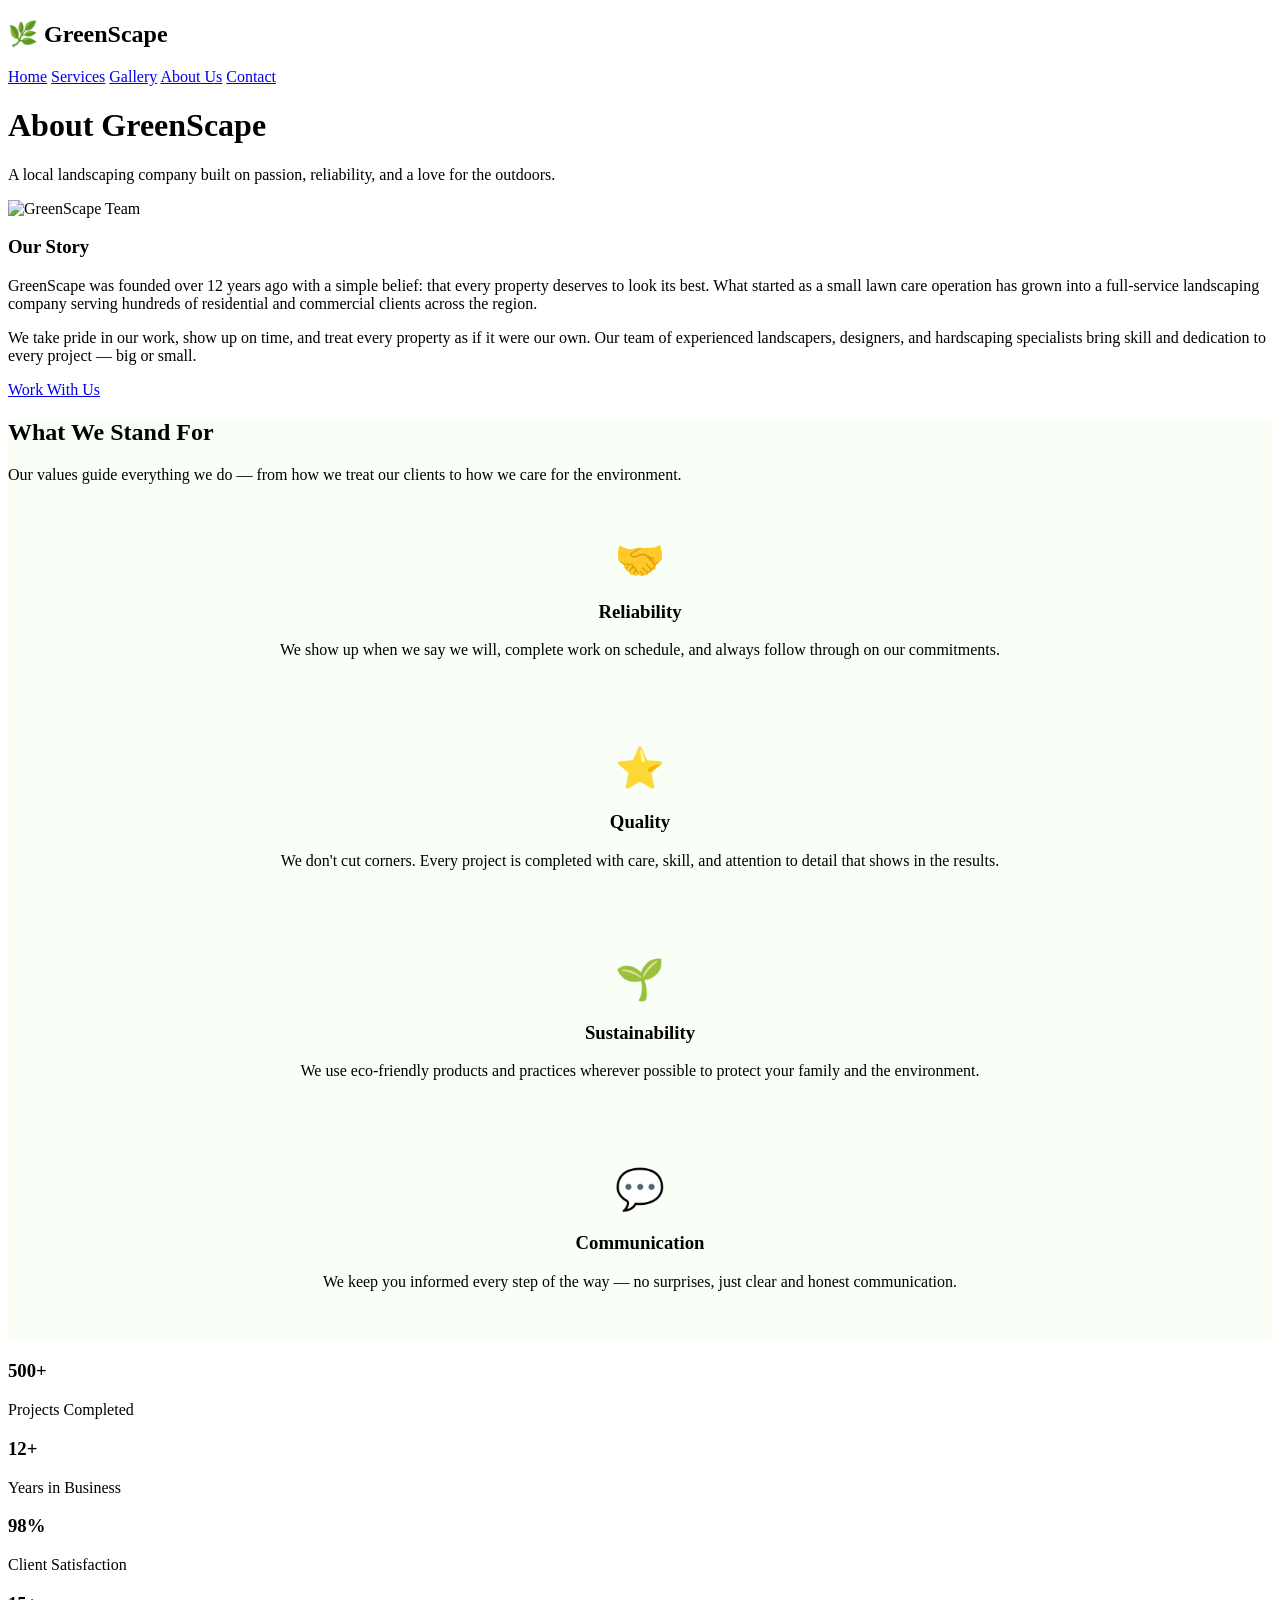
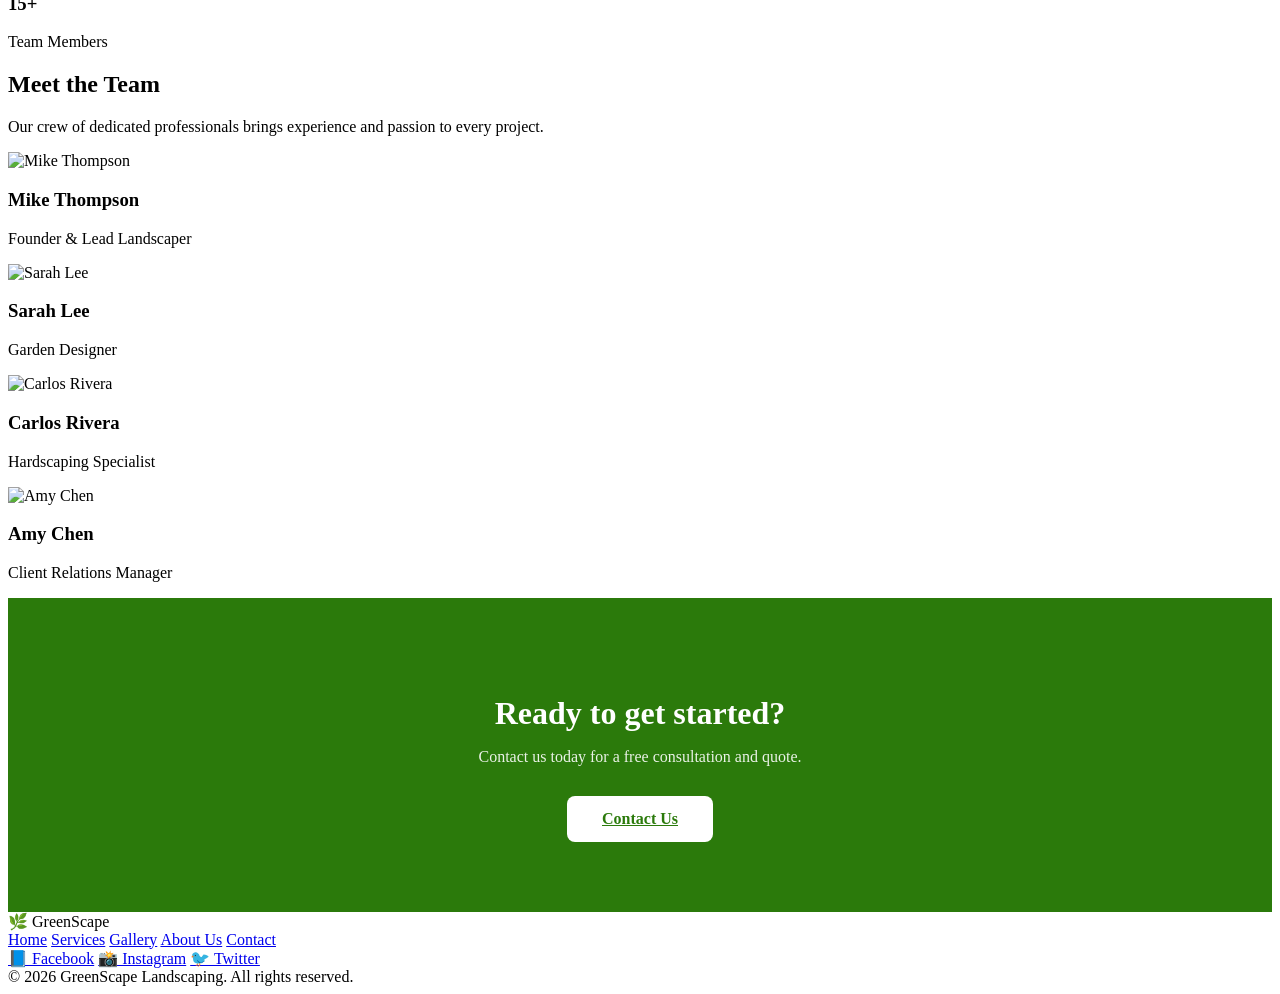
==== about.html @ 2ea29174 "Add files via upload" ====
<!DOCTYPE html>
<html lang="en">
<head>
  <meta charset="UTF-8">
  <meta name="viewport" content="width=device-width, initial-scale=1.0">
  <title>GreenScape – About Us</title>
  <link rel="stylesheet" href="css/style.css">
  <link href="https://fonts.googleapis.com/css2?family=Playfair+Display:wght@600;700&family=Lato:wght@400;600;700&display=swap" rel="stylesheet">
  <script src="js/script.js" defer></script>
</head>
<body>

<header>
  <div class="logo"><h2>🌿 GreenScape</h2></div>
  <nav>
    <a href="index.html">Home</a>
    <a href="services.html">Services</a>
    <a href="gallery.html">Gallery</a>
    <a href="about.html">About Us</a>
    <a href="contact.html">Contact</a>
  </nav>
</header>

<div class="page-hero">
  <h1>About GreenScape</h1>
  <p>A local landscaping company built on passion, reliability, and a love for the outdoors.</p>
</div>

<!-- Our Story -->
<section>
  <div class="service-detail">
    <img src="images/about-team.jpg" alt="GreenScape Team">
    <div>
      <h3>Our Story</h3>
      <p>GreenScape was founded over 12 years ago with a simple belief: that every property deserves to look its best. What started as a small lawn care operation has grown into a full-service landscaping company serving hundreds of residential and commercial clients across the region.</p>
      <p>We take pride in our work, show up on time, and treat every property as if it were our own. Our team of experienced landscapers, designers, and hardscaping specialists bring skill and dedication to every project — big or small.</p>
      <a href="contact.html" class="btn">Work With Us</a>
    </div>
  </div>
</section>

<!-- Values -->
<section style="background:#f9fef6;">
  <div class="section-title">
    <h2>What We Stand For</h2>
    <p>Our values guide everything we do — from how we treat our clients to how we care for the environment.</p>
  </div>
  <div class="cards">
    <div class="card">
      <div class="card-content" style="text-align:center; padding:35px;">
        <div style="font-size:2.5rem; margin-bottom:15px;">🤝</div>
        <h3>Reliability</h3>
        <p>We show up when we say we will, complete work on schedule, and always follow through on our commitments.</p>
      </div>
    </div>
    <div class="card">
      <div class="card-content" style="text-align:center; padding:35px;">
        <div style="font-size:2.5rem; margin-bottom:15px;">⭐</div>
        <h3>Quality</h3>
        <p>We don't cut corners. Every project is completed with care, skill, and attention to detail that shows in the results.</p>
      </div>
    </div>
    <div class="card">
      <div class="card-content" style="text-align:center; padding:35px;">
        <div style="font-size:2.5rem; margin-bottom:15px;">🌱</div>
        <h3>Sustainability</h3>
        <p>We use eco-friendly products and practices wherever possible to protect your family and the environment.</p>
      </div>
    </div>
    <div class="card">
      <div class="card-content" style="text-align:center; padding:35px;">
        <div style="font-size:2.5rem; margin-bottom:15px;">💬</div>
        <h3>Communication</h3>
        <p>We keep you informed every step of the way — no surprises, just clear and honest communication.</p>
      </div>
    </div>
  </div>
</section>

<!-- Stats -->
<div class="stats">
  <div class="stat"><h3>500+</h3><p>Projects Completed</p></div>
  <div class="stat"><h3>12+</h3><p>Years in Business</p></div>
  <div class="stat"><h3>98%</h3><p>Client Satisfaction</p></div>
  <div class="stat"><h3>15+</h3><p>Team Members</p></div>
</div>

<!-- Team -->
<section>
  <div class="section-title">
    <h2>Meet the Team</h2>
    <p>Our crew of dedicated professionals brings experience and passion to every project.</p>
  </div>
  <div class="team-grid">
    <div class="team-card">
      <img src="images/team1.jpg" alt="Mike Thompson">
      <h3>Mike Thompson</h3>
      <p>Founder & Lead Landscaper</p>
    </div>
    <div class="team-card">
      <img src="images/team2.jpg" alt="Sarah Lee">
      <h3>Sarah Lee</h3>
      <p>Garden Designer</p>
    </div>
    <div class="team-card">
      <img src="images/team3.jpg" alt="Carlos Rivera">
      <h3>Carlos Rivera</h3>
      <p>Hardscaping Specialist</p>
    </div>
    <div class="team-card">
      <img src="images/team4.jpg" alt="Amy Chen">
      <h3>Amy Chen</h3>
      <p>Client Relations Manager</p>
    </div>
  </div>
</section>

<!-- CTA -->
<section style="text-align:center; background:#2b7a0b; color:#fff; padding:70px 50px;">
  <h2 style="color:#fff; font-size:2rem; margin-bottom:15px;">Ready to get started?</h2>
  <p style="opacity:0.9; margin-bottom:30px;">Contact us today for a free consultation and quote.</p>
  <a href="contact.html" style="background:#fff; color:#2b7a0b; padding:14px 35px; border-radius:8px; font-weight:700; display:inline-block;">Contact Us</a>
</section>

<footer>
  <div class="footer-logo">🌿 GreenScape</div>
  <div class="footer-links">
    <a href="index.html">Home</a>
    <a href="services.html">Services</a>
    <a href="gallery.html">Gallery</a>
    <a href="about.html">About Us</a>
    <a href="contact.html">Contact</a>
  </div>
  <div class="social-links">
    <a href="#">📘 Facebook</a>
    <a href="#">📸 Instagram</a>
    <a href="#">🐦 Twitter</a>
  </div>
  <div class="copyright">&copy; 2026 GreenScape Landscaping. All rights reserved.</div>
</footer>

</body>
</html>
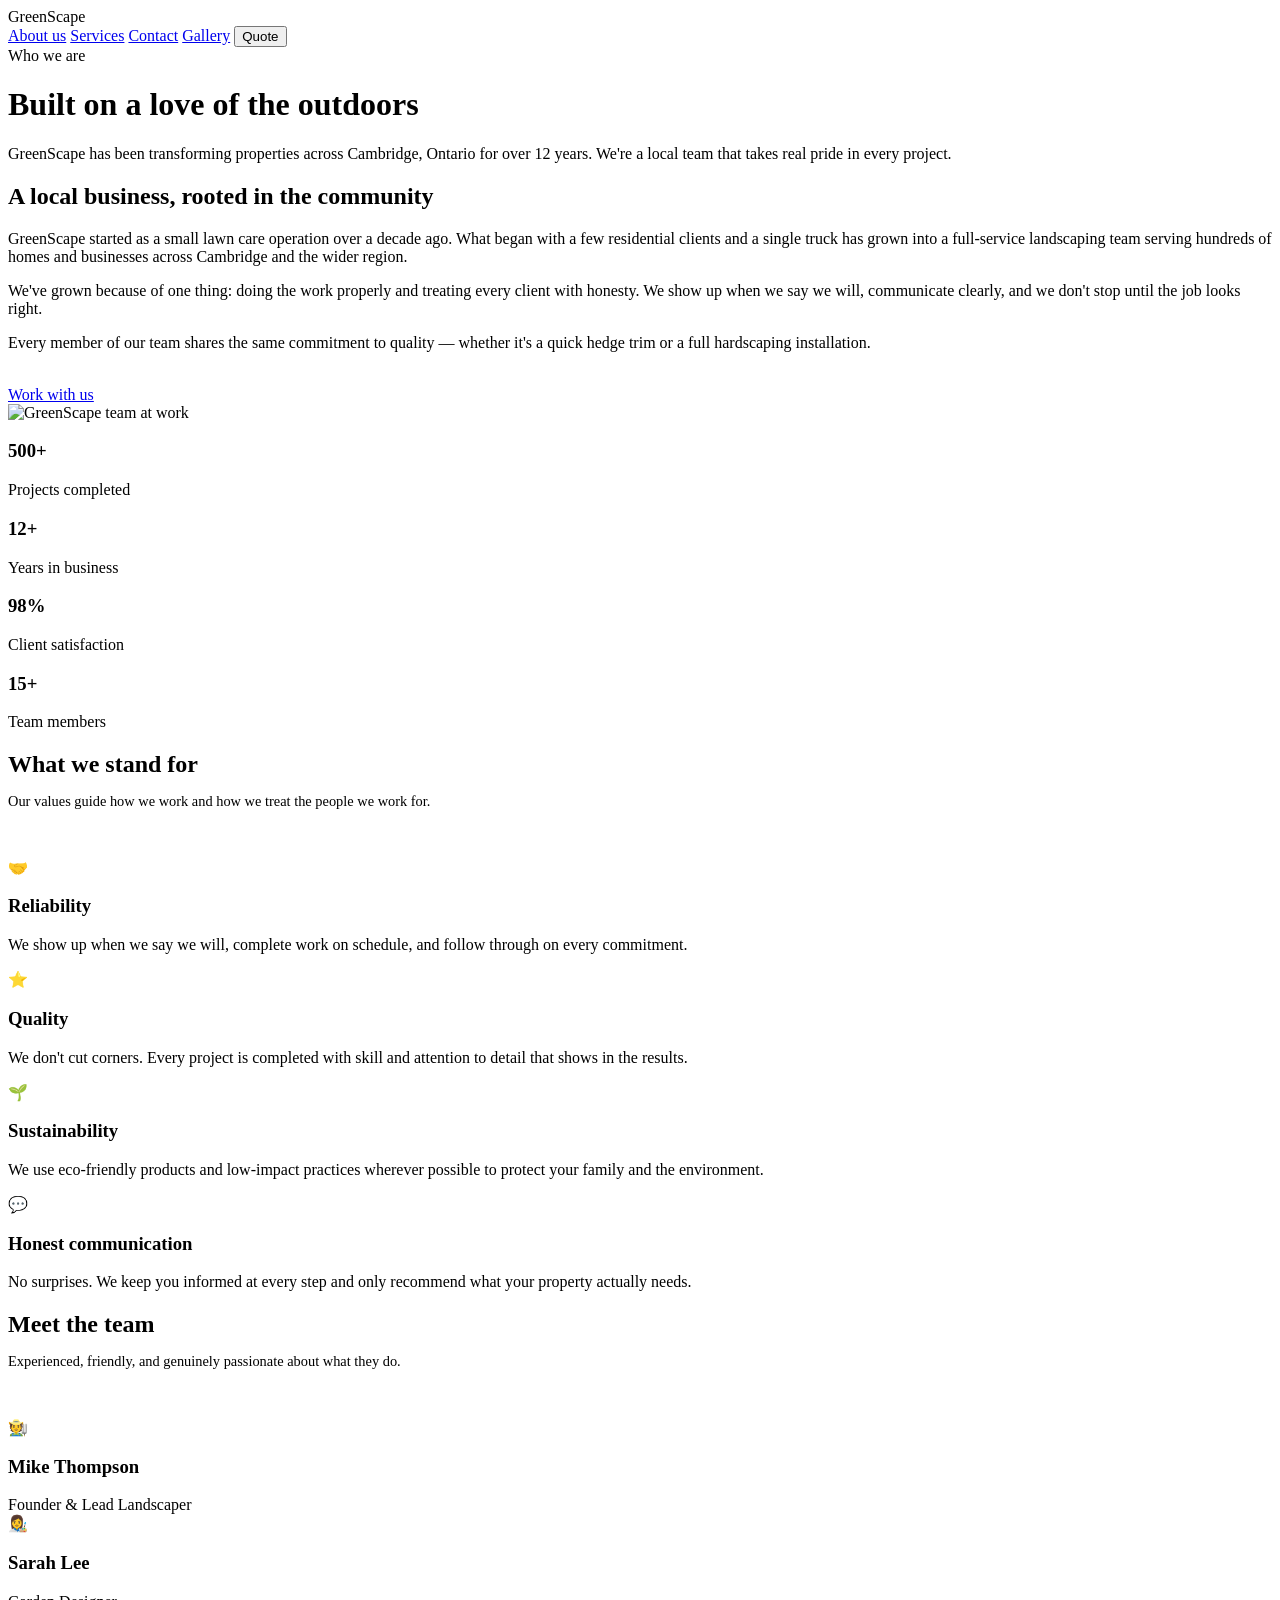
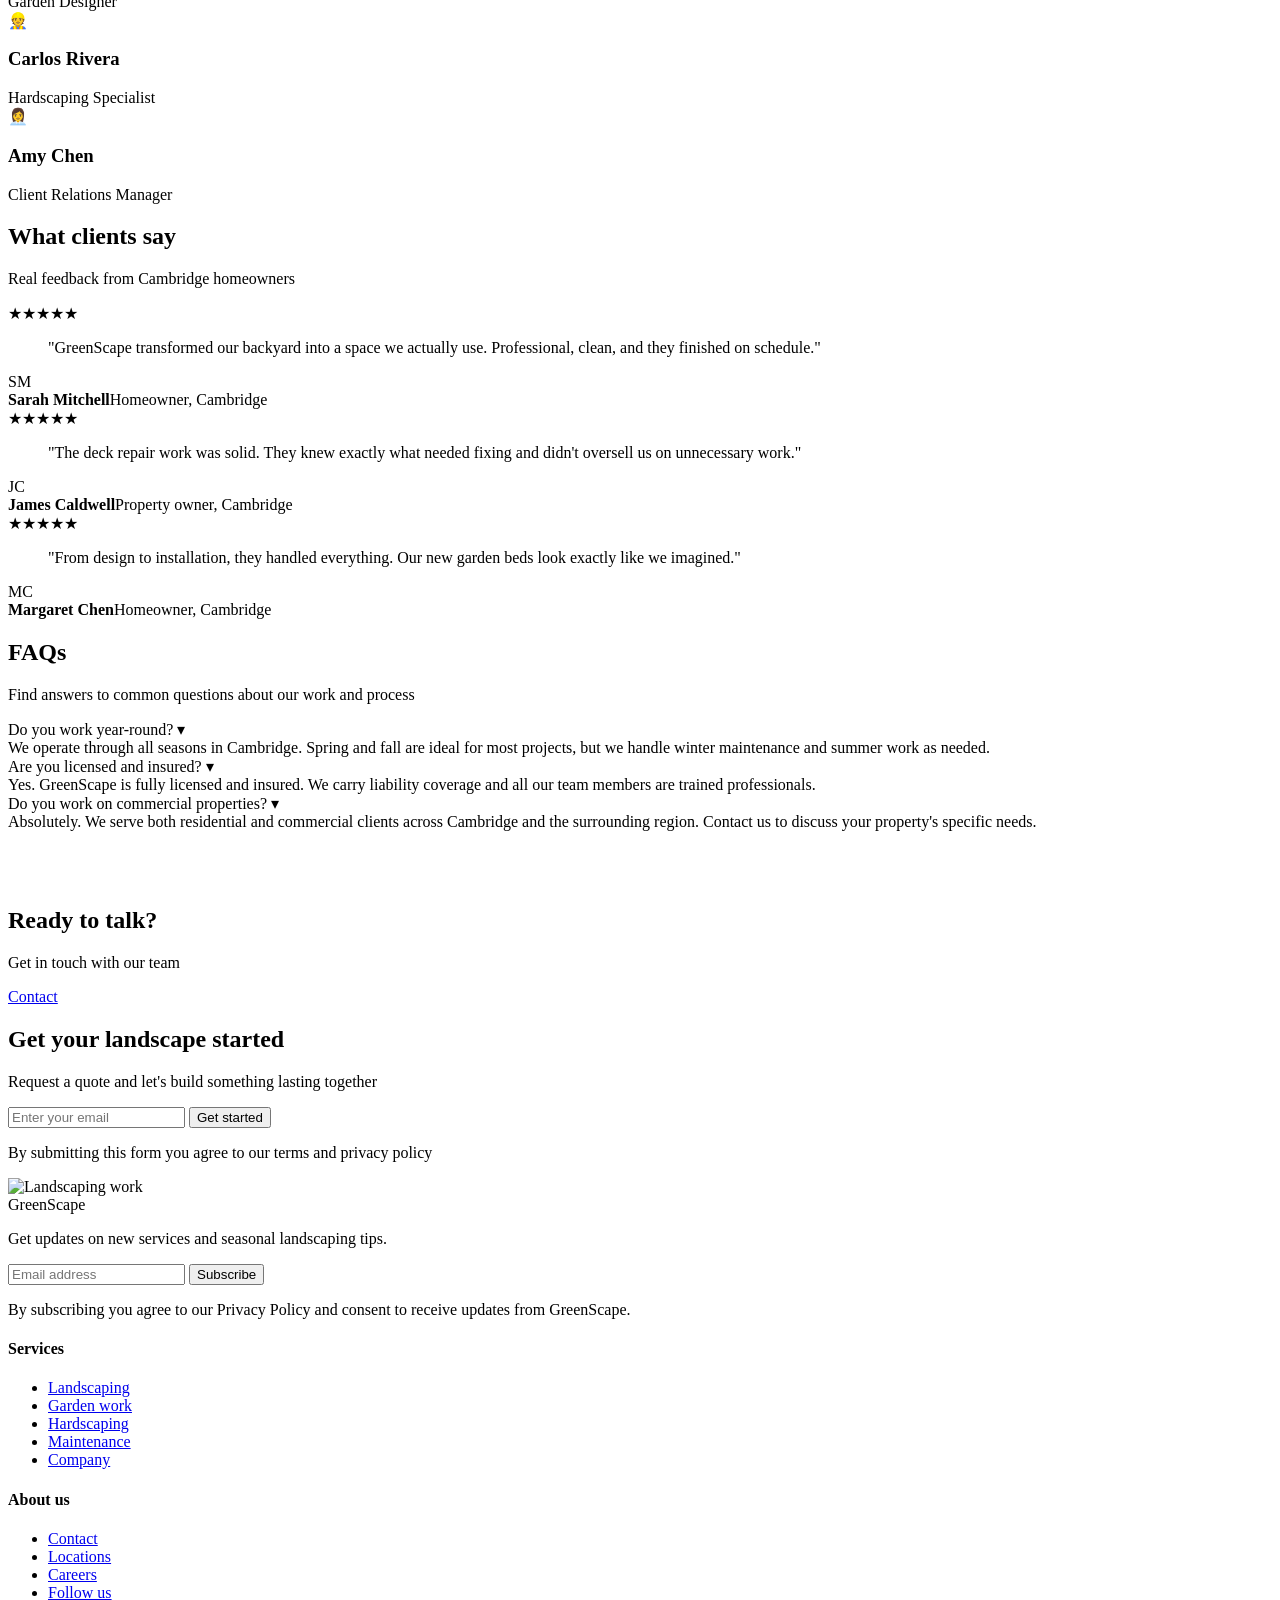
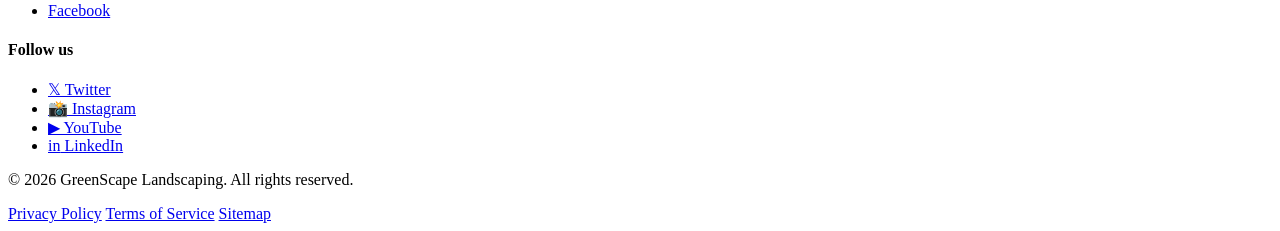
==== commit a9dd7a35: "Add files via upload" ====
--- a/about.html
+++ b/about.html
@@ -3,140 +3,233 @@
 <head>
   <meta charset="UTF-8">
   <meta name="viewport" content="width=device-width, initial-scale=1.0">
-  <title>GreenScape – About Us</title>
+  <title>GreenScape — About Us</title>
   <link rel="stylesheet" href="css/style.css">
-  <link href="https://fonts.googleapis.com/css2?family=Playfair+Display:wght@600;700&family=Lato:wght@400;600;700&display=swap" rel="stylesheet">
   <script src="js/script.js" defer></script>
 </head>
 <body>
 
 <header>
-  <div class="logo"><h2>🌿 GreenScape</h2></div>
+  <div class="logo">GreenScape</div>
   <nav>
-    <a href="index.html">Home</a>
+    <a href="about.html">About us</a>
     <a href="services.html">Services</a>
+    <a href="contact.html">Contact</a>
     <a href="gallery.html">Gallery</a>
-    <a href="about.html">About Us</a>
-    <a href="contact.html">Contact</a>
+    <button class="btn-quote" onclick="location.href='contact.html'">Quote</button>
   </nav>
 </header>
 
 <div class="page-hero">
-  <h1>About GreenScape</h1>
-  <p>A local landscaping company built on passion, reliability, and a love for the outdoors.</p>
+  <div class="eyebrow">Who we are</div>
+  <h1>Built on a love of the outdoors</h1>
+  <p>GreenScape has been transforming properties across Cambridge, Ontario for over 12 years. We're a local team that takes real pride in every project.</p>
 </div>
 
-<!-- Our Story -->
+<!-- Story -->
 <section>
-  <div class="service-detail">
-    <img src="images/about-team.jpg" alt="GreenScape Team">
+  <div class="about-intro">
     <div>
-      <h3>Our Story</h3>
-      <p>GreenScape was founded over 12 years ago with a simple belief: that every property deserves to look its best. What started as a small lawn care operation has grown into a full-service landscaping company serving hundreds of residential and commercial clients across the region.</p>
-      <p>We take pride in our work, show up on time, and treat every property as if it were our own. Our team of experienced landscapers, designers, and hardscaping specialists bring skill and dedication to every project — big or small.</p>
-      <a href="contact.html" class="btn">Work With Us</a>
-    </div>
-  </div>
-</section>
+      <h2>A local business, rooted in the community</h2>
+      <p>GreenScape started as a small lawn care operation over a decade ago. What began with a few residential clients and a single truck has grown into a full-service landscaping team serving hundreds of homes and businesses across Cambridge and the wider region.</p>
+      <p>We've grown because of one thing: doing the work properly and treating every client with honesty. We show up when we say we will, communicate clearly, and we don't stop until the job looks right.</p>
+      <p>Every member of our team shares the same commitment to quality — whether it's a quick hedge trim or a full hardscaping installation.</p>
+      <br>
+      <a href="contact.html" class="btn-dark">Work with us</a>
+    </div>
+    <div class="about-img">
+      <img src="images/about-team.jpg" alt="GreenScape team at work">
+    </div>
+  </div>
+</section>
+
+<!-- Stats -->
+<div class="stats-bar">
+  <div class="stat-item"><h3>500+</h3><p>Projects completed</p></div>
+  <div class="stat-item"><h3>12+</h3><p>Years in business</p></div>
+  <div class="stat-item"><h3>98%</h3><p>Client satisfaction</p></div>
+  <div class="stat-item"><h3>15+</h3><p>Team members</p></div>
+</div>
 
 <!-- Values -->
-<section style="background:#f9fef6;">
-  <div class="section-title">
-    <h2>What We Stand For</h2>
-    <p>Our values guide everything we do — from how we treat our clients to how we care for the environment.</p>
-  </div>
-  <div class="cards">
-    <div class="card">
-      <div class="card-content" style="text-align:center; padding:35px;">
-        <div style="font-size:2.5rem; margin-bottom:15px;">🤝</div>
-        <h3>Reliability</h3>
-        <p>We show up when we say we will, complete work on schedule, and always follow through on our commitments.</p>
-      </div>
-    </div>
-    <div class="card">
-      <div class="card-content" style="text-align:center; padding:35px;">
-        <div style="font-size:2.5rem; margin-bottom:15px;">⭐</div>
-        <h3>Quality</h3>
-        <p>We don't cut corners. Every project is completed with care, skill, and attention to detail that shows in the results.</p>
-      </div>
-    </div>
-    <div class="card">
-      <div class="card-content" style="text-align:center; padding:35px;">
-        <div style="font-size:2.5rem; margin-bottom:15px;">🌱</div>
-        <h3>Sustainability</h3>
-        <p>We use eco-friendly products and practices wherever possible to protect your family and the environment.</p>
-      </div>
-    </div>
-    <div class="card">
-      <div class="card-content" style="text-align:center; padding:35px;">
-        <div style="font-size:2.5rem; margin-bottom:15px;">💬</div>
-        <h3>Communication</h3>
-        <p>We keep you informed every step of the way — no surprises, just clear and honest communication.</p>
-      </div>
-    </div>
-  </div>
-</section>
-
-<!-- Stats -->
-<div class="stats">
-  <div class="stat"><h3>500+</h3><p>Projects Completed</p></div>
-  <div class="stat"><h3>12+</h3><p>Years in Business</p></div>
-  <div class="stat"><h3>98%</h3><p>Client Satisfaction</p></div>
-  <div class="stat"><h3>15+</h3><p>Team Members</p></div>
-</div>
+<section style="background: var(--sage);">
+  <h2 style="margin-bottom: 12px;">What we stand for</h2>
+  <p style="color: var(--text-muted); margin-bottom: 48px; font-size: 0.9rem;">Our values guide how we work and how we treat the people we work for.</p>
+  <div class="values-grid">
+    <div class="value-card">
+      <div class="value-icon">🤝</div>
+      <h3>Reliability</h3>
+      <p>We show up when we say we will, complete work on schedule, and follow through on every commitment.</p>
+    </div>
+    <div class="value-card">
+      <div class="value-icon">⭐</div>
+      <h3>Quality</h3>
+      <p>We don't cut corners. Every project is completed with skill and attention to detail that shows in the results.</p>
+    </div>
+    <div class="value-card">
+      <div class="value-icon">🌱</div>
+      <h3>Sustainability</h3>
+      <p>We use eco-friendly products and low-impact practices wherever possible to protect your family and the environment.</p>
+    </div>
+    <div class="value-card">
+      <div class="value-icon">💬</div>
+      <h3>Honest communication</h3>
+      <p>No surprises. We keep you informed at every step and only recommend what your property actually needs.</p>
+    </div>
+  </div>
+</section>
 
 <!-- Team -->
 <section>
-  <div class="section-title">
-    <h2>Meet the Team</h2>
-    <p>Our crew of dedicated professionals brings experience and passion to every project.</p>
-  </div>
+  <h2 style="margin-bottom: 12px;">Meet the team</h2>
+  <p style="color: var(--text-muted); margin-bottom: 48px; font-size: 0.9rem;">Experienced, friendly, and genuinely passionate about what they do.</p>
   <div class="team-grid">
     <div class="team-card">
-      <img src="images/team1.jpg" alt="Mike Thompson">
+      <div class="team-ph">🧑‍🌾</div>
       <h3>Mike Thompson</h3>
-      <p>Founder & Lead Landscaper</p>
-    </div>
-    <div class="team-card">
-      <img src="images/team2.jpg" alt="Sarah Lee">
+      <span>Founder & Lead Landscaper</span>
+    </div>
+    <div class="team-card">
+      <div class="team-ph">👩‍🎨</div>
       <h3>Sarah Lee</h3>
-      <p>Garden Designer</p>
-    </div>
-    <div class="team-card">
-      <img src="images/team3.jpg" alt="Carlos Rivera">
+      <span>Garden Designer</span>
+    </div>
+    <div class="team-card">
+      <div class="team-ph">👷</div>
       <h3>Carlos Rivera</h3>
-      <p>Hardscaping Specialist</p>
-    </div>
-    <div class="team-card">
-      <img src="images/team4.jpg" alt="Amy Chen">
+      <span>Hardscaping Specialist</span>
+    </div>
+    <div class="team-card">
+      <div class="team-ph">👩‍💼</div>
       <h3>Amy Chen</h3>
-      <p>Client Relations Manager</p>
-    </div>
-  </div>
-</section>
-
-<!-- CTA -->
-<section style="text-align:center; background:#2b7a0b; color:#fff; padding:70px 50px;">
-  <h2 style="color:#fff; font-size:2rem; margin-bottom:15px;">Ready to get started?</h2>
-  <p style="opacity:0.9; margin-bottom:30px;">Contact us today for a free consultation and quote.</p>
-  <a href="contact.html" style="background:#fff; color:#2b7a0b; padding:14px 35px; border-radius:8px; font-weight:700; display:inline-block;">Contact Us</a>
-</section>
+      <span>Client Relations Manager</span>
+    </div>
+  </div>
+</section>
+
+<!-- Testimonials -->
+<section class="testimonials-section">
+  <div class="section-header">
+    <h2>What clients say</h2>
+    <p class="sub">Real feedback from Cambridge homeowners</p>
+  </div>
+  <div class="testimonials-grid">
+    <div class="testimonial-card">
+      <div class="stars">★★★★★</div>
+      <blockquote>"GreenScape transformed our backyard into a space we actually use. Professional, clean, and they finished on schedule."</blockquote>
+      <div class="reviewer">
+        <div class="reviewer-ph">SM</div>
+        <div><strong>Sarah Mitchell</strong><span>Homeowner, Cambridge</span></div>
+      </div>
+    </div>
+    <div class="testimonial-card">
+      <div class="stars">★★★★★</div>
+      <blockquote>"The deck repair work was solid. They knew exactly what needed fixing and didn't oversell us on unnecessary work."</blockquote>
+      <div class="reviewer">
+        <div class="reviewer-ph">JC</div>
+        <div><strong>James Caldwell</strong><span>Property owner, Cambridge</span></div>
+      </div>
+    </div>
+    <div class="testimonial-card">
+      <div class="stars">★★★★★</div>
+      <blockquote>"From design to installation, they handled everything. Our new garden beds look exactly like we imagined."</blockquote>
+      <div class="reviewer">
+        <div class="reviewer-ph">MC</div>
+        <div><strong>Margaret Chen</strong><span>Homeowner, Cambridge</span></div>
+      </div>
+    </div>
+  </div>
+</section>
+
+<!-- FAQ -->
+<section class="faq-section">
+  <h2>FAQs</h2>
+  <p class="sub">Find answers to common questions about our work and process</p>
+  <div class="faq-list">
+    <div class="faq-item open">
+      <div class="faq-question">Do you work year-round? <span class="faq-arrow">▾</span></div>
+      <div class="faq-answer">We operate through all seasons in Cambridge. Spring and fall are ideal for most projects, but we handle winter maintenance and summer work as needed.</div>
+    </div>
+    <div class="faq-item">
+      <div class="faq-question">Are you licensed and insured? <span class="faq-arrow">▾</span></div>
+      <div class="faq-answer">Yes. GreenScape is fully licensed and insured. We carry liability coverage and all our team members are trained professionals.</div>
+    </div>
+    <div class="faq-item">
+      <div class="faq-question">Do you work on commercial properties? <span class="faq-arrow">▾</span></div>
+      <div class="faq-answer">Absolutely. We serve both residential and commercial clients across Cambridge and the surrounding region. Contact us to discuss your property's specific needs.</div>
+    </div>
+  </div>
+  <div class="ready-section" style="padding: 56px 0 0;">
+    <h2>Ready to talk?</h2>
+    <p>Get in touch with our team</p>
+    <a href="contact.html" class="btn-dark">Contact</a>
+  </div>
+</section>
+
+<div class="cta-card">
+  <div class="cta-card-content">
+    <h2>Get your landscape started</h2>
+    <p>Request a quote and let's build something lasting together</p>
+    <div class="cta-form">
+      <input type="email" placeholder="Enter your email">
+      <button onclick="location.href='contact.html'">Get started</button>
+    </div>
+    <p class="cta-legal">By submitting this form you agree to our terms and privacy policy</p>
+  </div>
+  <div class="cta-card-img">
+    <img src="images/cta-bg.jpg" alt="Landscaping work">
+  </div>
+</div>
 
 <footer>
-  <div class="footer-logo">🌿 GreenScape</div>
-  <div class="footer-links">
-    <a href="index.html">Home</a>
-    <a href="services.html">Services</a>
-    <a href="gallery.html">Gallery</a>
-    <a href="about.html">About Us</a>
-    <a href="contact.html">Contact</a>
-  </div>
-  <div class="social-links">
-    <a href="#">📘 Facebook</a>
-    <a href="#">📸 Instagram</a>
-    <a href="#">🐦 Twitter</a>
-  </div>
-  <div class="copyright">&copy; 2026 GreenScape Landscaping. All rights reserved.</div>
+  <div class="footer-grid">
+    <div class="footer-brand">
+      <span class="logo">GreenScape</span>
+      <p>Get updates on new services and seasonal landscaping tips.</p>
+      <div class="footer-sub">
+        <input type="email" placeholder="Email address">
+        <button>Subscribe</button>
+      </div>
+      <p class="footer-legal">By subscribing you agree to our Privacy Policy and consent to receive updates from GreenScape.</p>
+    </div>
+    <div class="footer-col">
+      <h4>Services</h4>
+      <ul>
+        <li><a href="services.html">Landscaping</a></li>
+        <li><a href="services.html">Garden work</a></li>
+        <li><a href="services.html">Hardscaping</a></li>
+        <li><a href="services.html">Maintenance</a></li>
+        <li><a href="about.html">Company</a></li>
+      </ul>
+    </div>
+    <div class="footer-col">
+      <h4>About us</h4>
+      <ul>
+        <li><a href="contact.html">Contact</a></li>
+        <li><a href="about.html">Locations</a></li>
+        <li><a href="about.html">Careers</a></li>
+        <li><a href="#">Follow us</a></li>
+        <li><a href="#">Facebook</a></li>
+      </ul>
+    </div>
+    <div class="footer-col">
+      <h4>Follow us</h4>
+      <ul>
+        <li><a href="#"><span class="si">𝕏</span> Twitter</a></li>
+        <li><a href="#"><span class="si">📸</span> Instagram</a></li>
+        <li><a href="#"><span class="si">▶</span> YouTube</a></li>
+        <li><a href="#"><span class="si">in</span> LinkedIn</a></li>
+      </ul>
+    </div>
+  </div>
+  <div class="footer-bottom">
+    <p>&copy; 2026 GreenScape Landscaping. All rights reserved.</p>
+    <div class="footer-bottom-links">
+      <a href="#">Privacy Policy</a>
+      <a href="#">Terms of Service</a>
+      <a href="#">Sitemap</a>
+    </div>
+  </div>
 </footer>
 
 </body>
